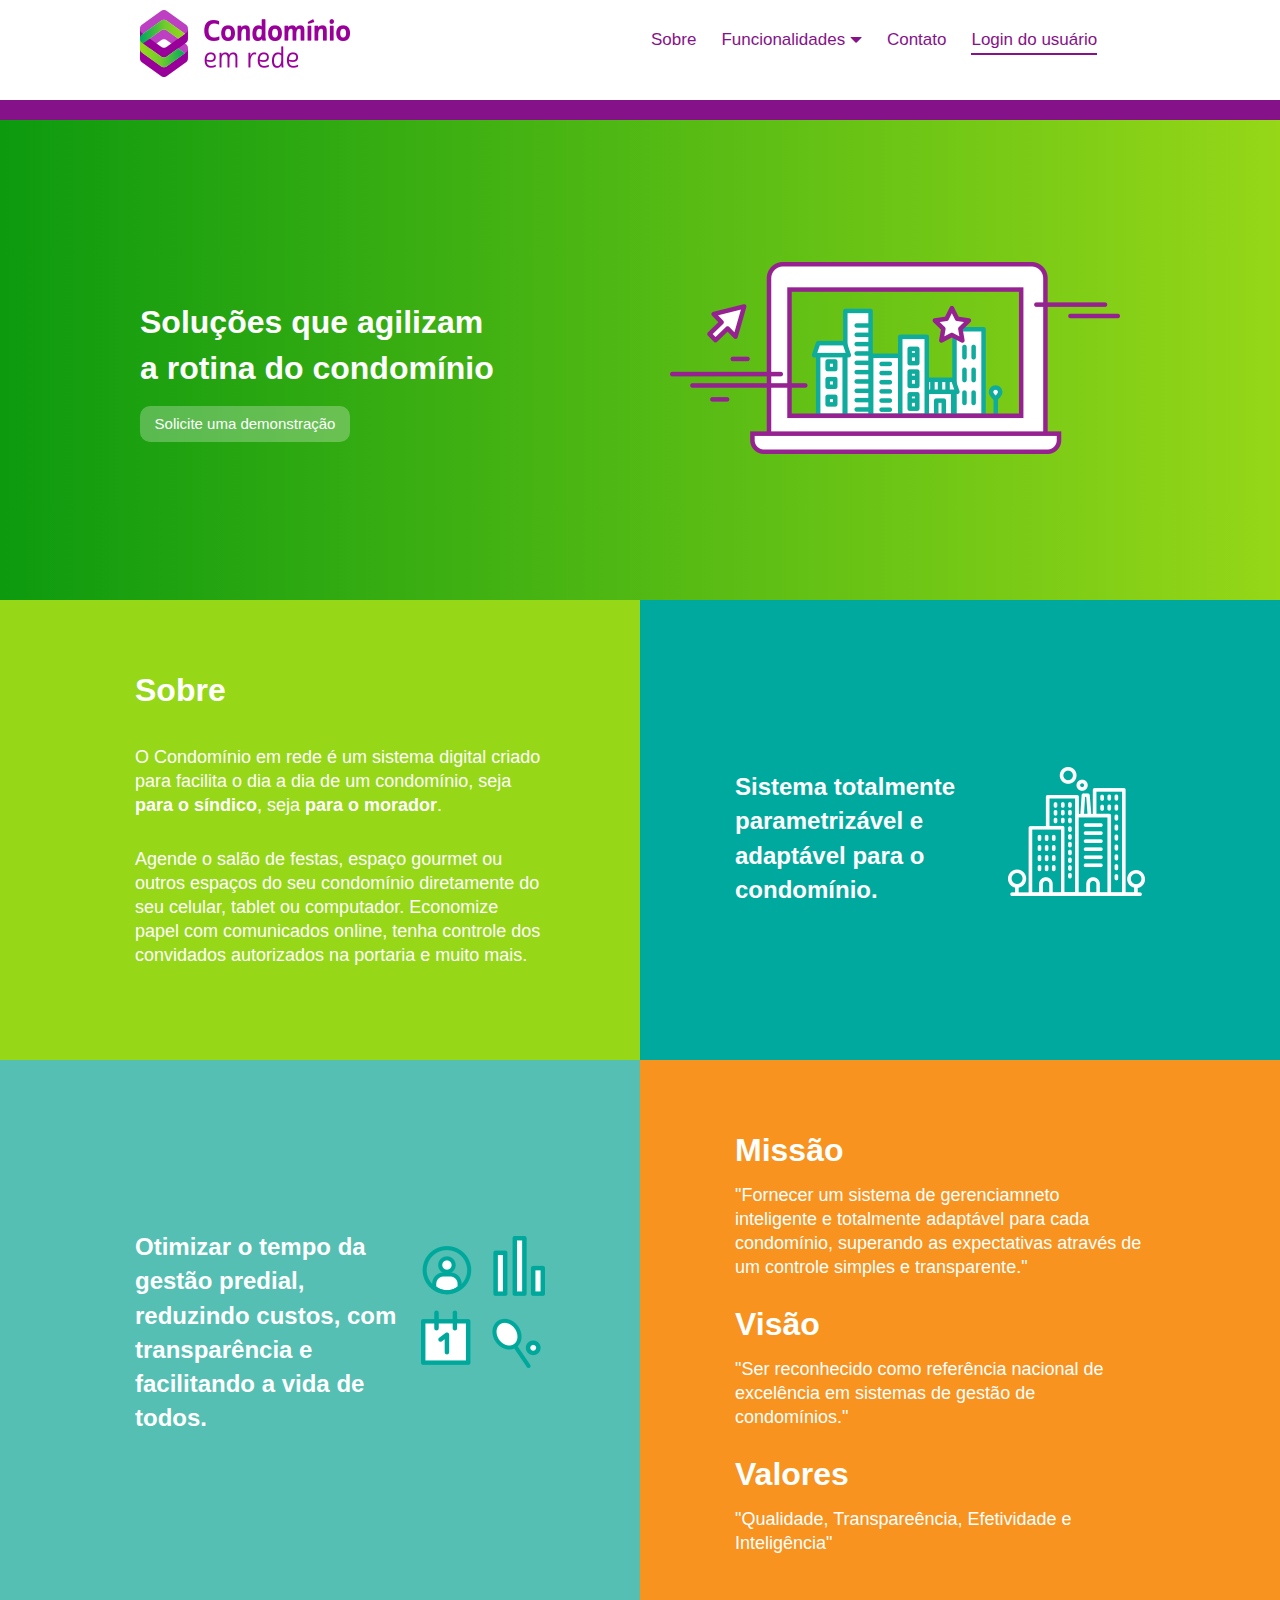
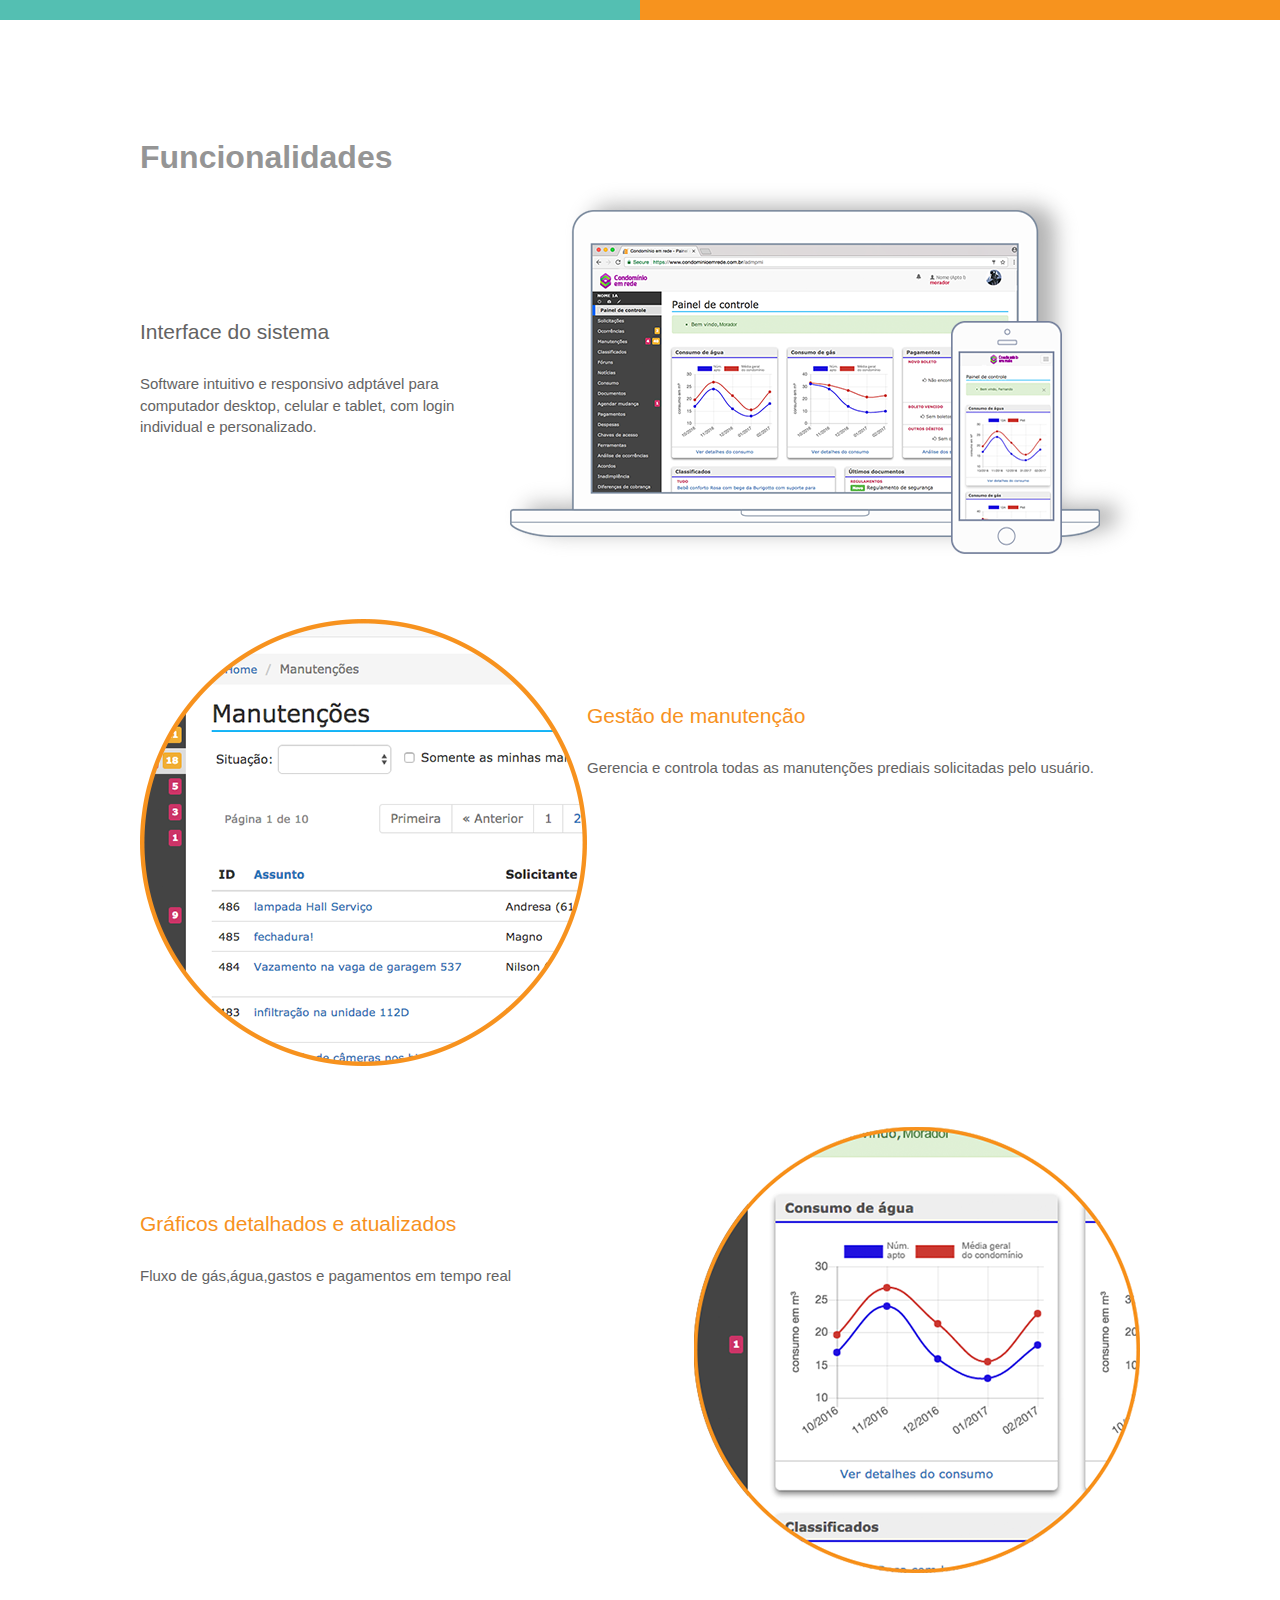
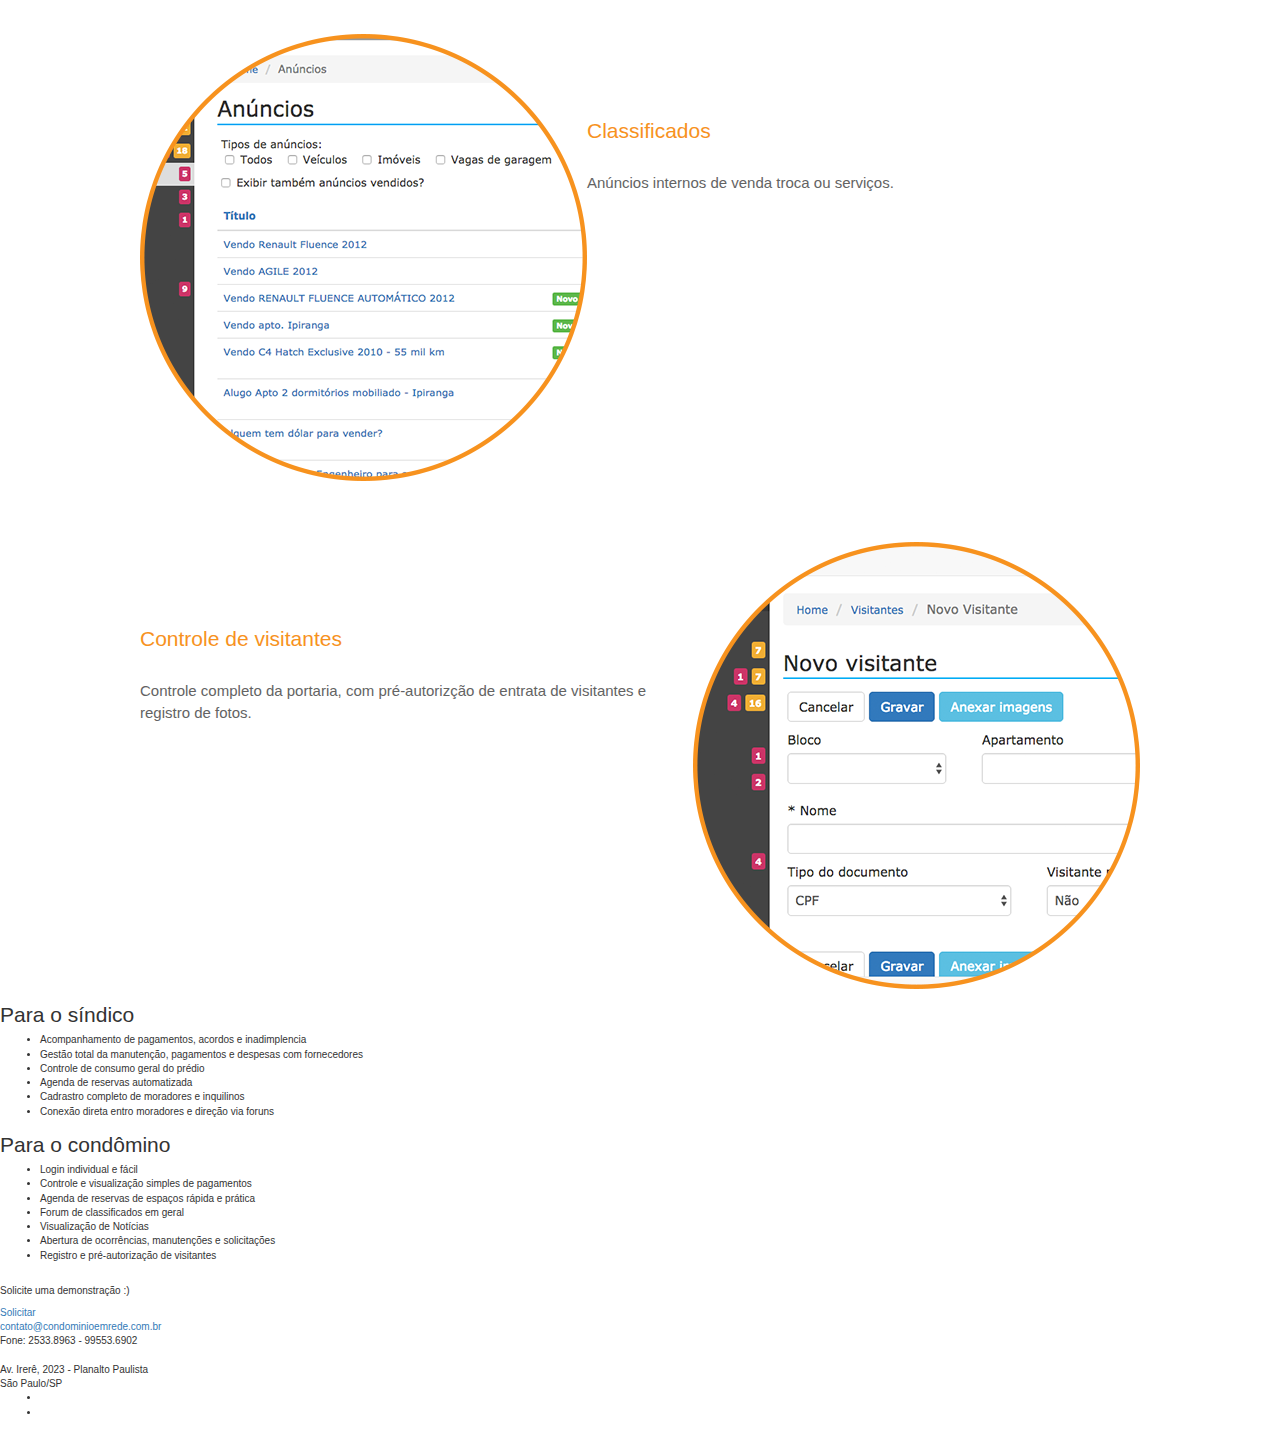
==== NMX/index.html @ 77cd7407 "Melhorias" ====
<!DOCTYPE html>
<html>
<head>
	<title>Condomínio em rede</title>
	<meta charset="utf-8">
	<meta http-equiv="Content-Type" content="text/html; charset=UTF-8">
	<meta name="viewport" content="width=device-width, initial-scale=1">
	<meta name="description" content="Condomínio em rede">
	<meta name="keywords" content="condomínio, automatização, gestão de condomínios">
	<link rel="stylesheet" href="./furniture/css/bootstrap.min.css">
	<link rel="stylesheet" href="./furniture/css/common.css">
</head>
<body>
	<header>
		<div class="container">
			<div class="row">
				<div class="col-xs-3">
					<i class="logo"></i>
				</div>
				<div class="col-xs-6 col-xs-offset-3">
					<nav class="">
						<ul>
							<li><a href="#sobre">Sobre</a></li>
							<li><a href="#funcionalidades">Funcionalidades <span class="glyphicon glyphicon-triangle-bottom" aria-hidden="true"></span></a> 
								<div><span class="glyphicon glyphicon-triangle-top" aria-hidden="true"></span>
									<ul>
										<li><a href="#funcionalidades">Funcionalidades</a></li>
										<li><a href="#funcionalidades-sindico">Para o síndico</a></li>
										<li><a href="#funcionalidades-condomino">Para o condômino</a></li>
									</ul>
								</div>
							</li>
							<li><a href="#contato">Contato</a></li>
							<li class="underline"><a href="./login">Login do usuário</a></li>
						</ul>   
					</nav>
				</div>
			</div>
		</div>
	</header>

	<div id="rotate">
		<div class="container">
			<p>Soluções que agilizam a rotina do condomínio</p>
			<a class="btn" href="">Solicite uma demonstração</a>
			<img src="./furniture/images/ilst-rotate-painel_1.png" alt=""> 
		</div>
	</div>

	<div class="mosaic green">
		<div class="mosaicContent">
			<h2>Sobre</h2>
			<p>O Condomínio em rede é um sistema digital criado para facilita o dia a dia de um condomínio, seja <strong>para o síndico</strong>, seja <strong>para o morador</strong>.</p>
			<p>Agende o salão de festas, espaço gourmet ou outros espaços do seu condomínio diretamente do seu celular, tablet ou computador. Economize papel com comunicados online, tenha controle dos convidados autorizados na portaria e muito mais.</p>
		</div>
	</div>
	<div class="mosaic blue">
		<figure class="mosaicContent">
			<figcaption>Sistema totalmente parametrizável e adaptável para o condomínio.</figcaption>
			<img src="./furniture/images/ilst-sobre-condominio.png" alt="">
		</figure>
	</div>
	<div class="mosaic cyan">
		<figure class="mosaicContent">
			<figcaption>Otimizar o tempo da gestão predial, reduzindo custos, com transparência e facilitando a vida de todos.
			</figcaption>
			<img src="./furniture/images/ilst-sobre-icones.png" alt="">
		</figure>
	</div>
	<div class="mosaic orange">
		<div class="mosaicContent">
			<h2>Missão</h2>
			<p>"Fornecer um sistema de gerenciamneto inteligente e totalmente adaptável para cada condomínio, superando as expectativas através de um controle simples e transparente."</p>
			<h2>Visão</h2>
			<p>"Ser reconhecido como referência nacional de excelência em sistemas de gestão de condomínios."</p>
			<h2>Valores</h2>
			<p>"Qualidade, Transpareência, Efetividade e Inteligência"</p>
		</div>
	</div>
	<div id="features">
		<div class="container">
			<h2>Funcionalidades</h2>
			<img src="./furniture/images/ilst-funcionalidades-interface.png" alt="" align="right">
			<h3>Interface do sistema</h3>
			<p>Software intuitivo e responsivo adptável para computador desktop, celular e tablet, com login individual e personalizado.</p>
			<hr>
			<img src="./furniture/images/ilst-funcionalidades-manutencoes.png" alt="" align="left">
			<h3 class="orange">Gestão de manutenção</h3>
			<p>Gerencia e controla todas as manutenções prediais solicitadas pelo usuário.</p>
			<hr>
			<img src="./furniture/images/ilst-funcionalidades-graficos.png" alt="" align="right">
			<h3 class="orange">Gráficos detalhados e atualizados</h3>
			<p>Fluxo de gás,água,gastos e pagamentos em tempo real</p>
			<hr>
			<img src="./furniture/images/ilst-funcionalidades-anuncios.png" alt="" align="left">
			<h3 class="orange">Classificados</h3>
			<p>Anúncios internos de venda troca ou serviços.</p>
			<hr>
			<img src="./furniture/images/ilst-funcionalidades-visitantes.png" alt="" align="right">
			<h3 class="orange">Controle de visitantes</h3>
			<p>Controle completo da portaria, com pré-autorizção de entrata de visitantes e registro de fotos.</p>
		</div>
	</div>

	<div class="list purple">
		<h2>Para o síndico</h2>
		<ul>
			<li>Acompanhamento de pagamentos, acordos e inadimplencia</li>
			<li>Gestão total da manutenção, pagamentos e despesas com fornecedores</li>
			<li>Controle de consumo geral do prédio</li>
			<li>Agenda de reservas automatizada</li>
			<li>Cadrastro completo de moradores e inquilinos</li>
			<li>Conexão direta entro moradores e direção via foruns</li>
		</ul>
	</div>
	
	<div class="list acqua">
		<h2>Para o condômino</h2>
			<ul>
				<li>Login individual e fácil</li>
				<li>Controle e visualização simples de pagamentos</li>
				<li>Agenda de reservas de espaços rápida e prática</li>
				<li>Forum de classificados em geral</li>
				<li>Visualização de Notícias</li>
				<li>Abertura de ocorrências, manutenções e solicitações</li>
				<li>Registro e pré-autorização de visitantes</li>
			</ul>
	</div>

	<div class="demo">
		<img src="">
		<p>Solicite uma demonstração :)</p>
		<a href="">Solicitar</a>
	</div>
	
	<footer>
		<div class="logo"></div>
		<address>
			<a href="mailto:contato@condominioemrede.com.br">contato@condominioemrede.com.br</a><br>
			Fone: 2533.8963 - 99553.6902<br>
			<br>
			Av. Irerê, 2023 - Planalto Paulista<br>
			São Paulo/SP

			<nav>
				<ul>
					<li><a href=""><i class="facebook"></i></a></li>
					<li><a href=""><i class="skype"></i></a></li>
				</ul>
			</nav>
		</address>
	</footer>
</body>
</html>
---- NMX/furniture/css/common.css ----
body { margin: 1em auto; width: 100%; }

header { border-bottom: solid 2em #861289; padding-bottom: 2em; }
header i.logo { display: block; width: 21em; height: 7em; background-image: url(./../images/lgo-condominio_em_rede.png); background-repeat: no-repeat; }
header nav { font: 1.7em verdana, sans-serif; }
header nav .glyphicon { font-size: 1.2rem; }
header nav a { color: #861289; text-decoration: none; }
header nav a:hover { text-decoration: none; }
header nav > ul { position: absolute; top: 2rem; }
header nav ul { padding: 0; list-style: none; }
header nav ul li { display: block; float: left; position: relative; margin-left: 2.5rem; padding-bottom: 0.3rem; }
header nav ul li:first-child { margin-left: 0; }
header nav > ul > li:hover > a { color: #97d819; }
header nav ul li.underline { border-bottom: solid 2px #861289; }
header nav ul li.underline:hover { border-bottom-color: #97d819; }

header nav ul div { display: none; position: relative; top: 2rem; }
header nav ul li:hover div { display: block; }
header nav ul div .glyphicon { display: block; float: right; position: relative; top: -0.9rem; color: #96d718; }
header nav ul div ul { font-size: 1.1rem; padding: 1.2rem; border-top: solid 5px #96d718; box-shadow: 0 0 1rem #999999; width: 100%; background: #ffffff; }
header nav ul li li { display: block; float: none; clear: both; position: relative; margin: 0; padding: 0.8rem 0; border-bottom: solid 1px #959595; }
header nav ul li li:last-child { border-bottom: none; }
header nav ul li li a { color: #959595; }

#rotate { height: 48rem; background: linear-gradient(90deg, #0d9a0f, #96d718) }
#rotate p { position: relative; top: 18rem; width: 36rem; margin-bottom: 1.5rem; font-size: 3.2rem; font-weight: bold; color: #ffffff; }
#rotate a.btn { position: relative; top: 18rem; width: 21rem; }
#rotate img { position: relative; float: right; right: 2rem; }

.mosaic { display: block; float: left; width: 50%; position: relative; }
.mosaic .mosaicContent { width: 41rem; }
.mosaic h2 { margin: 0 0 4rem; font-size: 3.2rem; line-height: 3rem; font-weight: bold; color: #ffffff; }
.mosaic p { margin-bottom: 3rem; font-size: 1.8rem; line-height: 2.4rem; color: #ffffff; }
.mosaic figcaption { position: relative; top: 17rem; font-size: 2.4rem; font-weight: bold; color: #ffffff; }
.mosaic img { position: relative; float: right; }

.mosaic:nth-child(1n+0) .mosaicContent { position: absolute; right: 9.5rem; }
.mosaic:nth-child(2n+0) .mosaicContent { position: absolute; left: 9.5rem; }
.mosaic.green { background-color: #96d718; height: 46rem; padding-top: 7.5rem; }
.mosaic.blue { background-color: #00a99d; height: 46rem; }
.mosaic.cyan { background-color: #54bfb2; height: 56rem; }
.mosaic.orange { background-color: #f7931e; height: 56rem; padding-top: 7.5rem;}

.mosaic.blue figcaption { width: 23rem; }
.mosaic.blue img { top: 3rem; }
.mosaic.cyan figcaption { width: 28rem; }
.mosaic.cyan img { top: -3rem; }
.mosaic.orange h2 { margin-bottom: 1.8rem; }

#features { clear: both; }
#features h2 { margin-top: 12rem; font-size: 3.2rem; font-weight: bold; color: #959595; }
#features h3 { margin: 14.5rem 0 3rem; font-size: 2.1rem; color: #636363; }
#features hr { clear: both; visibility: hidden; margin-bottom: 6rem; }
#features p { font-size: 1.5rem; color: #636363; }

#features h3.orange { color: #f7921e; }

a.btn { display: block; border-radius: 10px; background-color: rgba(255, 255, 255, 0.27); font-size: 1.5rem; color: #ffffff; }
a.btn:hover { color: #ffffff; text-decoration: none }
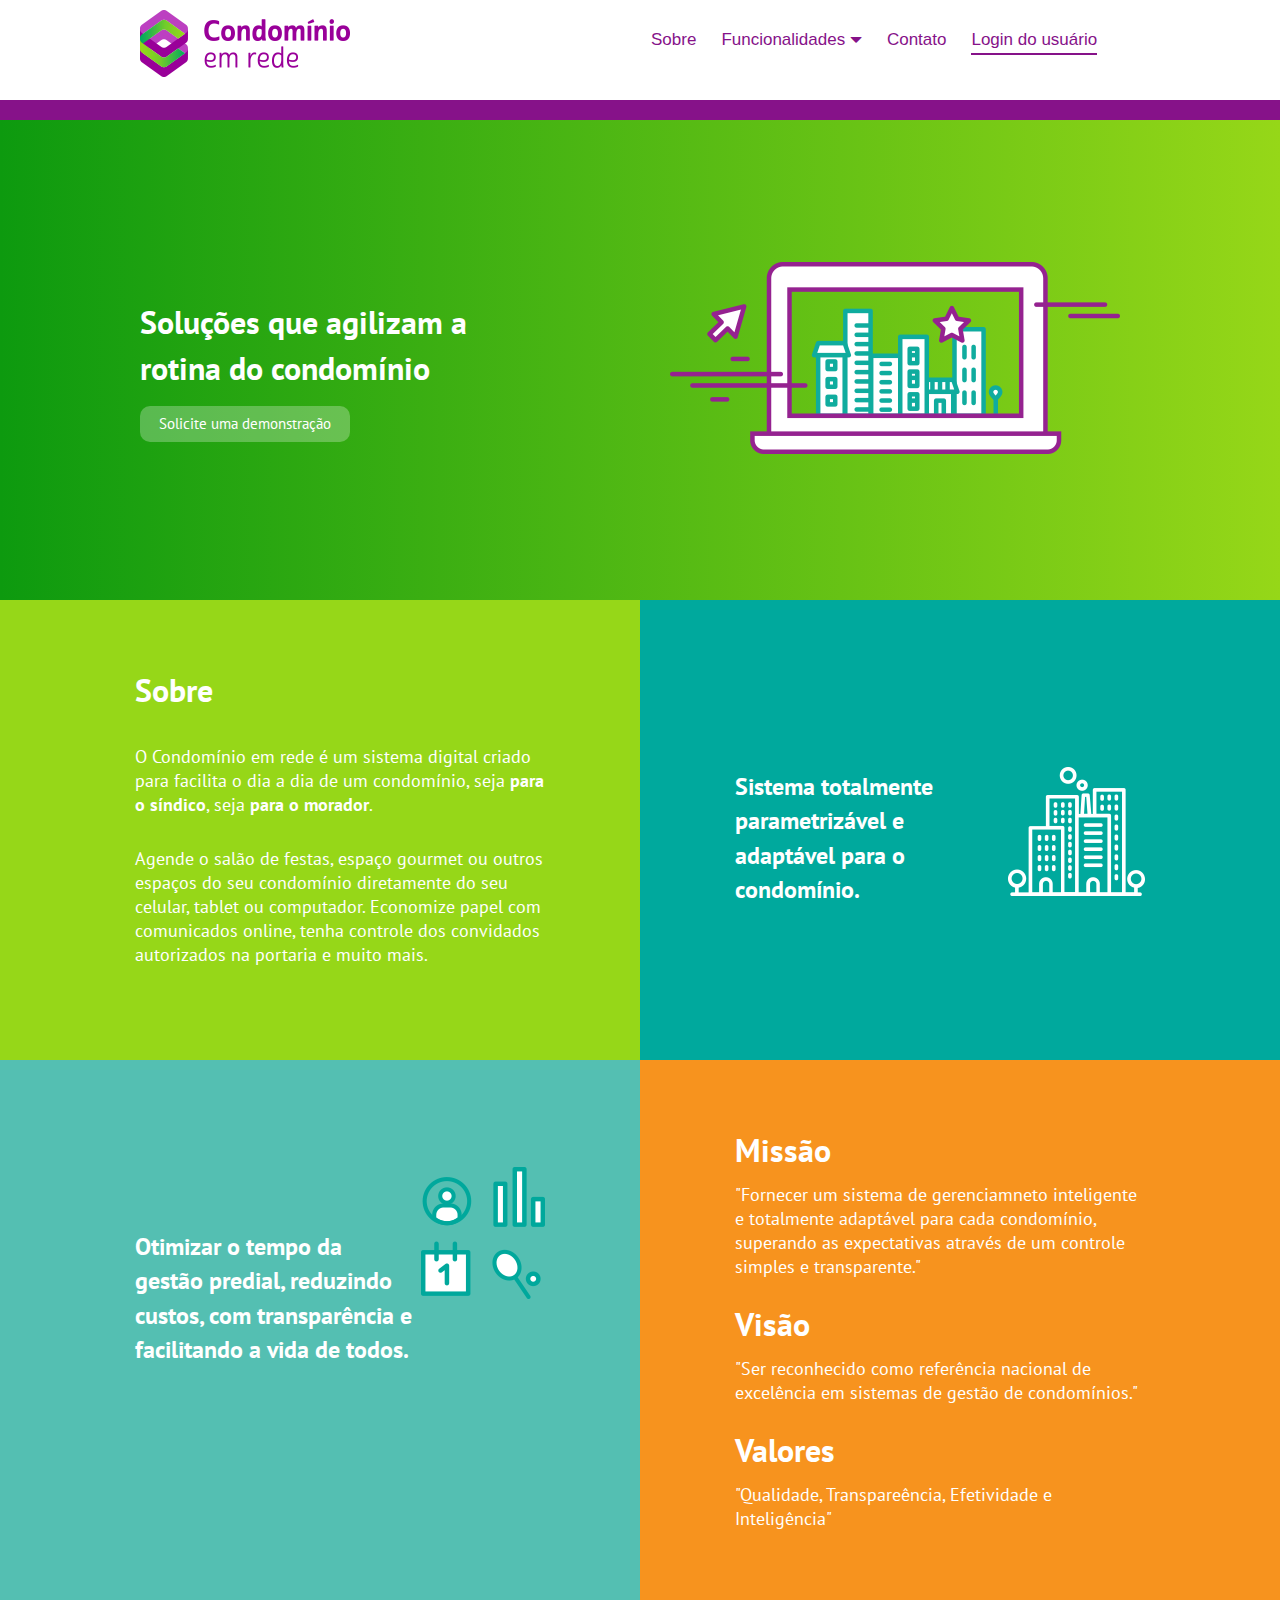
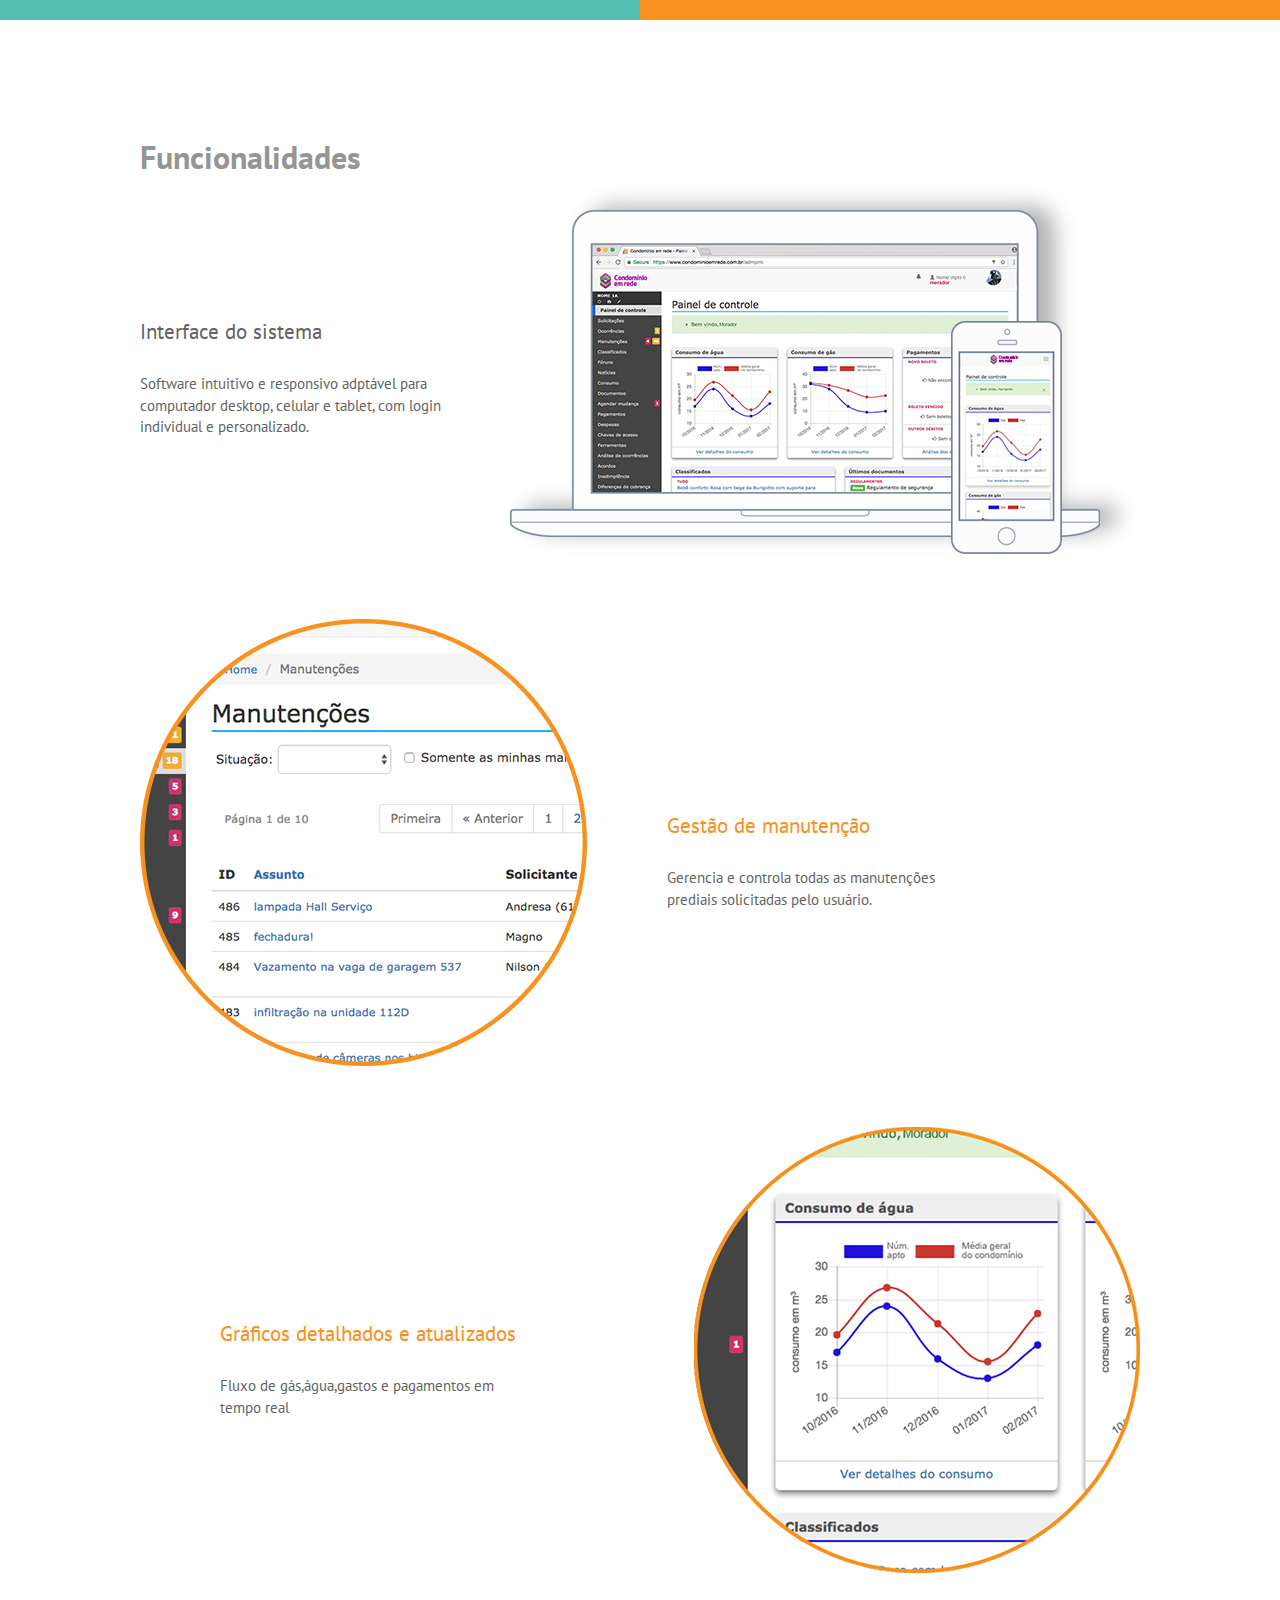
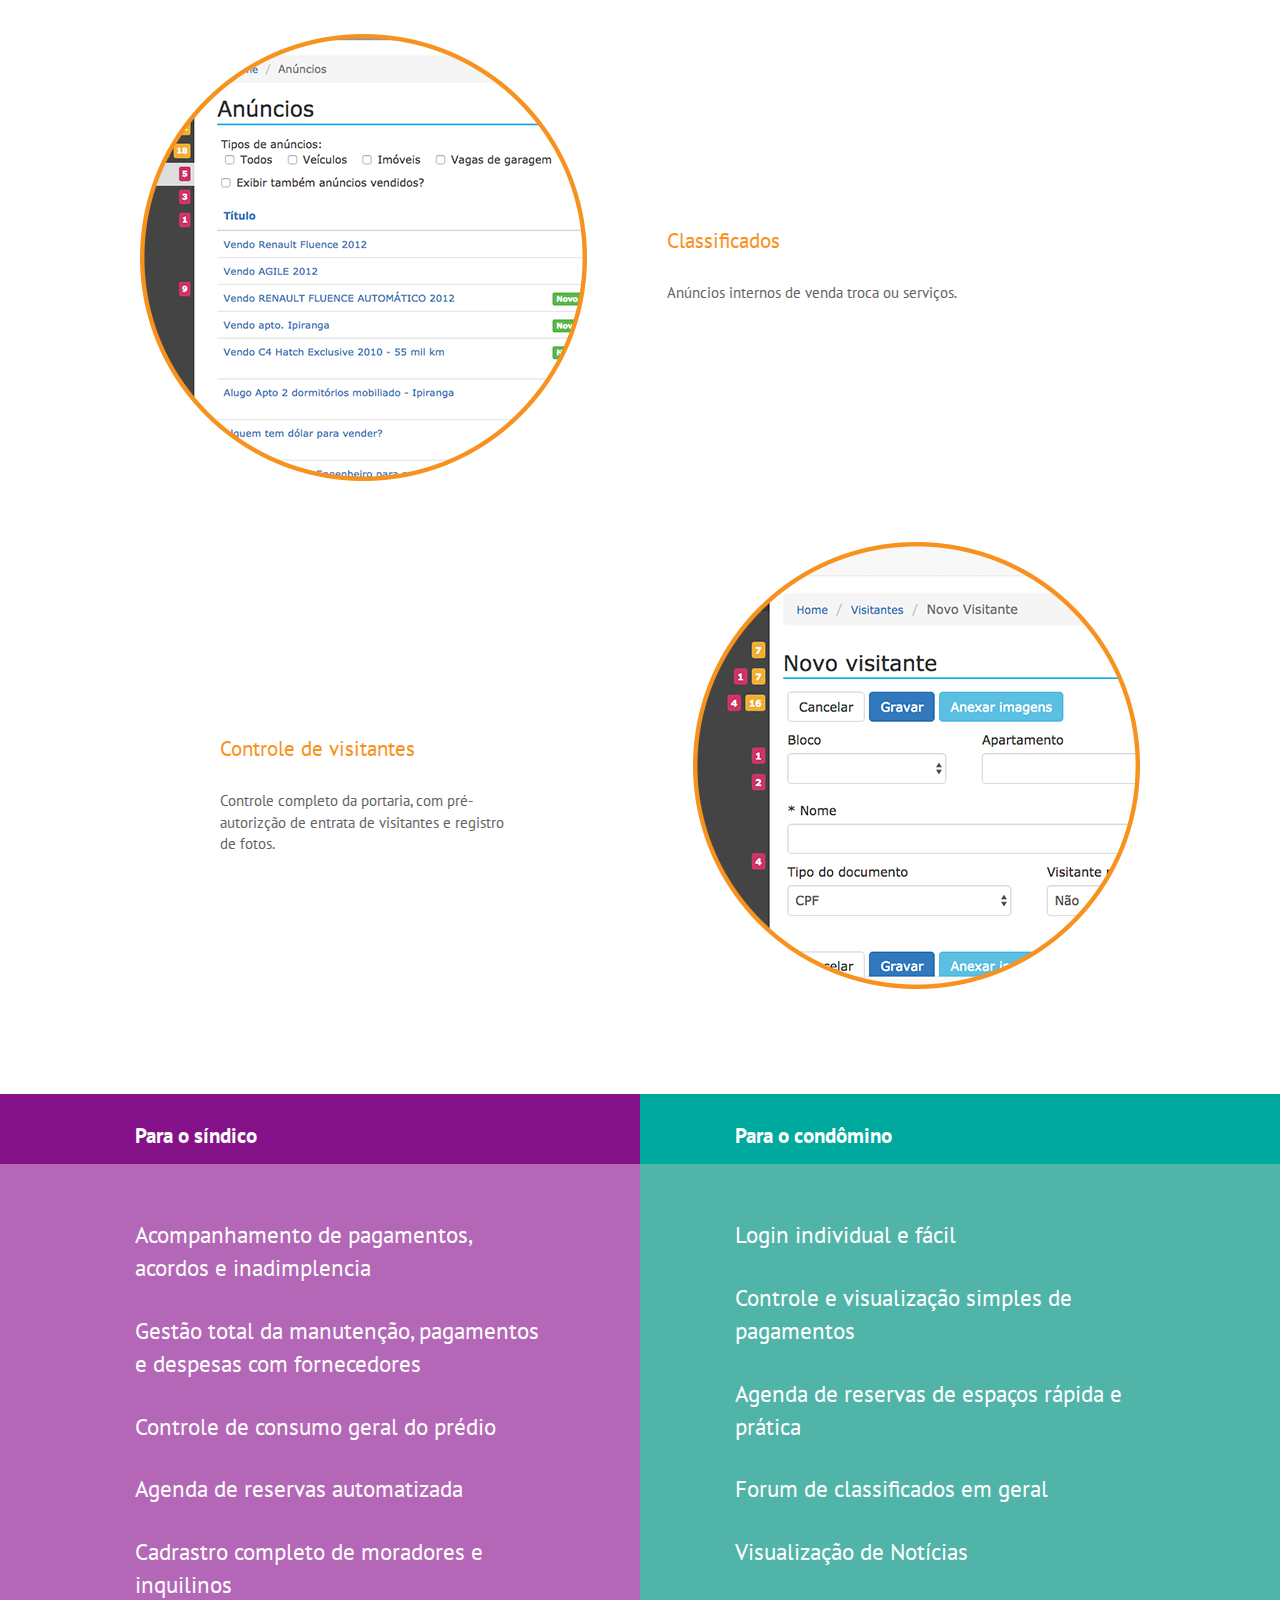
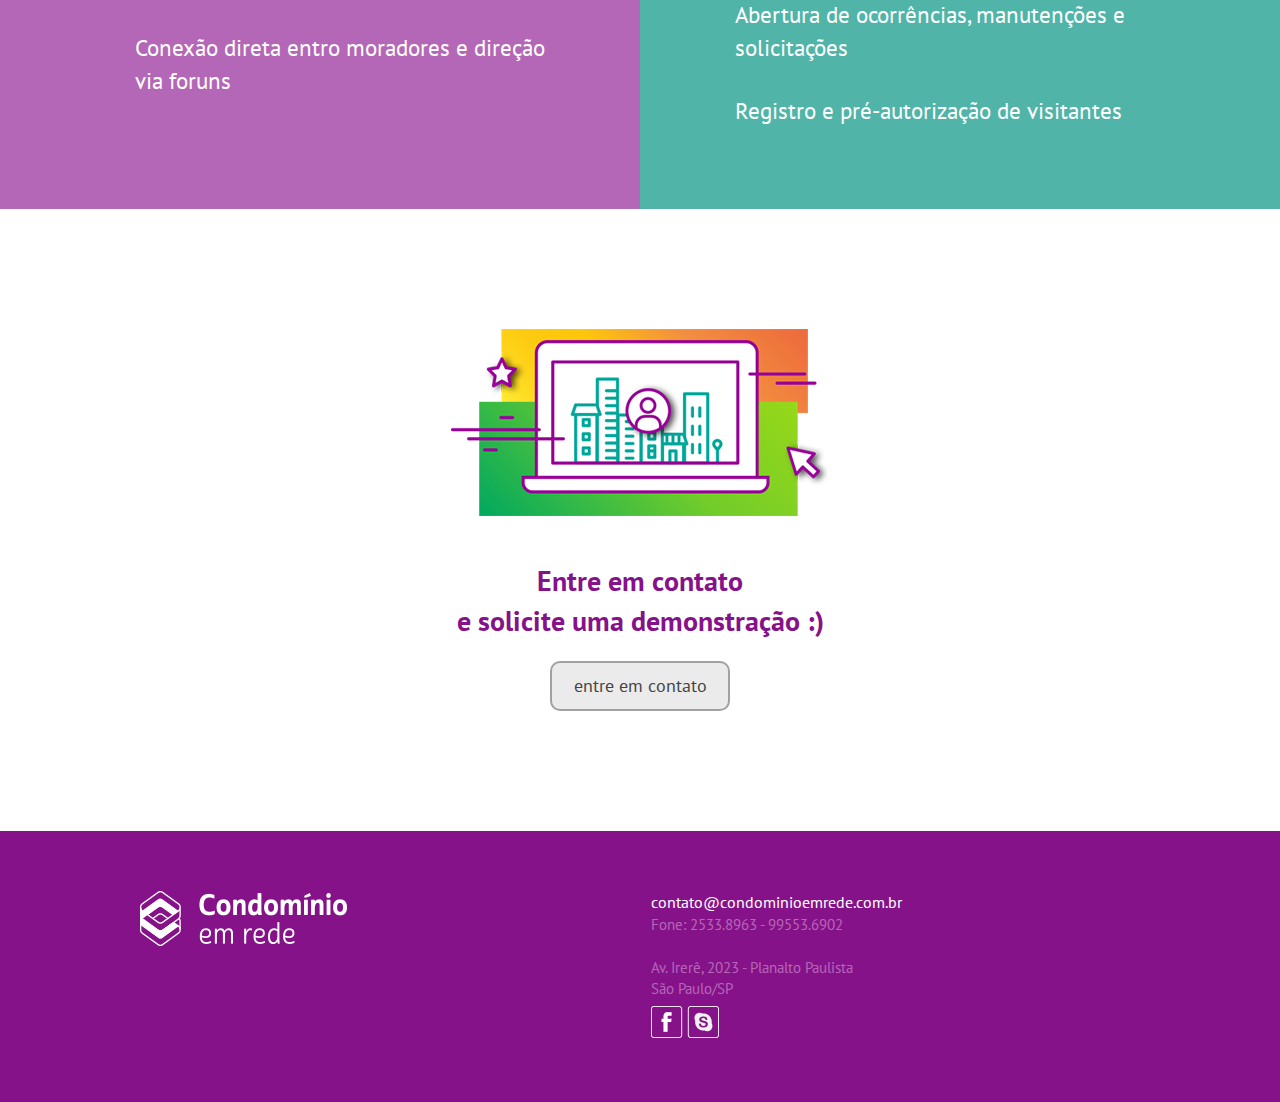
==== commit d1e89cd3: "versão 1.0" ====
--- a/NMX/index.html
+++ b/NMX/index.html
@@ -8,6 +8,7 @@
 	<meta name="description" content="Condomínio em rede">
 	<meta name="keywords" content="condomínio, automatização, gestão de condomínios">
 	<link rel="stylesheet" href="./furniture/css/bootstrap.min.css">
+	<link href="https://fonts.googleapis.com/css?family=PT+Sans:400,700" rel="stylesheet"> 
 	<link rel="stylesheet" href="./furniture/css/common.css">
 </head>
 <body>
@@ -49,7 +50,7 @@
 
 	<div class="mosaic green">
 		<div class="mosaicContent">
-			<h2>Sobre</h2>
+			<a name="sobre"><h2>Sobre</h2></a>
 			<p>O Condomínio em rede é um sistema digital criado para facilita o dia a dia de um condomínio, seja <strong>para o síndico</strong>, seja <strong>para o morador</strong>.</p>
 			<p>Agende o salão de festas, espaço gourmet ou outros espaços do seu condomínio diretamente do seu celular, tablet ou computador. Economize papel com comunicados online, tenha controle dos convidados autorizados na portaria e muito mais.</p>
 		</div>
@@ -79,43 +80,58 @@
 	</div>
 	<div id="features">
 		<div class="container">
-			<h2>Funcionalidades</h2>
+			<a name="funcionalidades"><h2>Funcionalidades</h2></a>
 			<img src="./furniture/images/ilst-funcionalidades-interface.png" alt="" align="right">
 			<h3>Interface do sistema</h3>
 			<p>Software intuitivo e responsivo adptável para computador desktop, celular e tablet, com login individual e personalizado.</p>
 			<hr>
 			<img src="./furniture/images/ilst-funcionalidades-manutencoes.png" alt="" align="left">
-			<h3 class="orange">Gestão de manutenção</h3>
-			<p>Gerencia e controla todas as manutenções prediais solicitadas pelo usuário.</p>
+			<div class="text">
+				<h3 class="orange">Gestão de manutenção</h3>
+				<p>Gerencia e controla todas as manutenções prediais solicitadas pelo usuário.</p>
+			</div>
 			<hr>
 			<img src="./furniture/images/ilst-funcionalidades-graficos.png" alt="" align="right">
-			<h3 class="orange">Gráficos detalhados e atualizados</h3>
-			<p>Fluxo de gás,água,gastos e pagamentos em tempo real</p>
+			<div class="text">
+				<h3 class="orange">Gráficos detalhados e atualizados</h3>
+				<p>Fluxo de gás,água,gastos e pagamentos em tempo real</p>
+			</div>
 			<hr>
 			<img src="./furniture/images/ilst-funcionalidades-anuncios.png" alt="" align="left">
-			<h3 class="orange">Classificados</h3>
-			<p>Anúncios internos de venda troca ou serviços.</p>
+			<div class="text">
+				<h3 class="orange">Classificados</h3>
+				<p>Anúncios internos de venda troca ou serviços.</p>
+			</div>
 			<hr>
 			<img src="./furniture/images/ilst-funcionalidades-visitantes.png" alt="" align="right">
-			<h3 class="orange">Controle de visitantes</h3>
-			<p>Controle completo da portaria, com pré-autorizção de entrata de visitantes e registro de fotos.</p>
+			<div class="text">
+				<h3 class="orange">Controle de visitantes</h3>
+				<p>Controle completo da portaria, com pré-autorizção de entrata de visitantes e registro de fotos.</p>
+			</div>
 		</div>
 	</div>
 
 	<div class="list purple">
-		<h2>Para o síndico</h2>
-		<ul>
-			<li>Acompanhamento de pagamentos, acordos e inadimplencia</li>
-			<li>Gestão total da manutenção, pagamentos e despesas com fornecedores</li>
-			<li>Controle de consumo geral do prédio</li>
-			<li>Agenda de reservas automatizada</li>
-			<li>Cadrastro completo de moradores e inquilinos</li>
-			<li>Conexão direta entro moradores e direção via foruns</li>
-		</ul>
+		<div class="header">
+			<a name="funcionalidades-sindico"><h2>Para o síndico</h2></a>
+		</div>
+		<div class="content">
+			<ul>
+				<li>Acompanhamento de pagamentos, acordos e inadimplencia</li>
+				<li>Gestão total da manutenção, pagamentos e despesas com fornecedores</li>
+				<li>Controle de consumo geral do prédio</li>
+				<li>Agenda de reservas automatizada</li>
+				<li>Cadrastro completo de moradores e inquilinos</li>
+				<li>Conexão direta entro moradores e direção via foruns</li>
+			</ul>
+		</div>
 	</div>
 	
 	<div class="list acqua">
-		<h2>Para o condômino</h2>
+		<div class="header">
+			<a name="funcionalidades-condomino"><h2>Para o condômino</h2></a>
+		</div>
+		<div class="content">
 			<ul>
 				<li>Login individual e fácil</li>
 				<li>Controle e visualização simples de pagamentos</li>
@@ -125,30 +141,48 @@
 				<li>Abertura de ocorrências, manutenções e solicitações</li>
 				<li>Registro e pré-autorização de visitantes</li>
 			</ul>
+		</div>
 	</div>
 
-	<div class="demo">
-		<img src="">
-		<p>Solicite uma demonstração :)</p>
-		<a href="">Solicitar</a>
+	<div id="demo">
+		<div class="container">
+			<div class="row">
+				<div class="col-xs-12">
+					<a name="contato"><img src="furniture/images/ilst-contato.png"></a>
+					<p>
+						Entre em contato<br>e solicite uma demonstração :)
+					</p>
+					<div class="button"><a href="">entre em contato</a></div>
+				</div>
+			</div>
+		</div>
 	</div>
 	
 	<footer>
-		<div class="logo"></div>
-		<address>
-			<a href="mailto:contato@condominioemrede.com.br">contato@condominioemrede.com.br</a><br>
-			Fone: 2533.8963 - 99553.6902<br>
-			<br>
-			Av. Irerê, 2023 - Planalto Paulista<br>
-			São Paulo/SP
+		<div class="container">
+			<div class="row">
+				<div class="col-xs-3">
+					<i class="logo"></i>
+				</div>
 
-			<nav>
-				<ul>
-					<li><a href=""><i class="facebook"></i></a></li>
-					<li><a href=""><i class="skype"></i></a></li>
-				</ul>
-			</nav>
-		</address>
+				<div class="col-xs-6 col-xs-offset-3">
+					<address>
+						<a href="mailto:contato@condominioemrede.com.br">contato@condominioemrede.com.br</a><br>
+						Fone: 2533.8963 - 99553.6902<br>
+						<br>
+						Av. Irerê, 2023 - Planalto Paulista<br>
+						São Paulo/SP
+
+						<nav>
+							<ul>
+								<li><a href=""><i class="facebook"></i></a></li>
+								<li><a href=""><i class="skype"></i></a></li>
+							</ul>
+						</nav>
+					</address>
+				</div>
+			</div>
+		</div>
 	</footer>
 </body>
 </html>
--- a/NMX/furniture/css/common.css
+++ b/NMX/furniture/css/common.css
@@ -1,4 +1,4 @@
-body { margin: 1em auto; width: 100%; }
+body { margin: 1em auto 0; width: 100%; font-family: 'PT Sans', sans-serif; }
 
 header { border-bottom: solid 2em #861289; padding-bottom: 2em; }
 header i.logo { display: block; width: 21em; height: 7em; background-image: url(./../images/lgo-condominio_em_rede.png); background-repeat: no-repeat; }
@@ -50,10 +50,43 @@
 #features { clear: both; }
 #features h2 { margin-top: 12rem; font-size: 3.2rem; font-weight: bold; color: #959595; }
 #features h3 { margin: 14.5rem 0 3rem; font-size: 2.1rem; color: #636363; }
+#features .text { float: left; position: relative; top: 5rem; left: 8rem; width: 30%; }
 #features hr { clear: both; visibility: hidden; margin-bottom: 6rem; }
 #features p { font-size: 1.5rem; color: #636363; }
 
 #features h3.orange { color: #f7921e; }
 
+.list { margin-top: 10.5rem; width: 50%; float: left; position: relative; }
+.list .header { margin: 0; padding: 3rem 0; height: 7rem; }
+.list .header h2 { margin: 0; width: 41rem; font-size: 2.1rem; font-weight: bold; color: #ffffff; }
+.list ul { margin: 0; padding: 5.5rem 0 0; height: 59rem; font-size: 2.3rem; color: #ffffff; list-style: none; }
+.list .content { height: 64.5rem; }
+.list ul li { width: 41rem; margin-bottom: 3rem; }
+
+.list.purple .header { background-color: #851288; }
+.list.purple .content { background-color: #b567b7; }
+.list.purple .header h2 { position: absolute; right: 9.5rem; }
+.list.purple .content ul { position: absolute; right: 9.5rem; }
+.list.acqua .header { background-color: #00a99d; }
+.list.acqua .content { background-color: #50b4a8; }
+.list.acqua .header h2 { position: absolute; left: 9.5rem; }
+.list.acqua .content ul { position: absolute; left: 9.5rem; }
+
+#demo { clear: both; text-align: center; padding: 12rem 0; }
+#demo p { margin-top: 4.5rem; font-size: 2.8rem; font-weight: bold; color: #861289; }
+#demo .button { margin: 2rem auto 0; width: 18rem; border: solid 2px #a1a1a1; border-radius: 1rem; background-color: #ebebeb; padding: 1rem 1.5rem; font-size: 1.8rem; }
+#demo .button a { color: #444444; text-decoration: none; }
+#demo .button a:hover { color: #444444; text-decoration: none; }
+
+footer { background-color: #861289; padding: 6rem 0; }
+footer address { font-size: 1.5rem; color: #b567b7; }
+footer address a { font-size: 1.6rem; color: #ffffff; text-decoration: none; }
+footer address a:hover { color: #ffffff; text-decoration: none; }
+footer i.logo { display: block; width: 21em; height: 7em; background-image: url(./../images/lgo-condominio_em_rede-branco.png); background-repeat: no-repeat; }
+footer ul { padding: 0; list-style: none; }
+footer ul li i { display: block; float: left; width: 36px; height: 36px; }
+i.facebook { background-image: url(./../images/lgo-facebook-branco.png); background-repeat: no-repeat; }
+i.skype { background-image: url(./../images/lgo-skype-branco.png); background-repeat: no-repeat; }
+
 a.btn { display: block; border-radius: 10px; background-color: rgba(255, 255, 255, 0.27); font-size: 1.5rem; color: #ffffff; }
 a.btn:hover { color: #ffffff; text-decoration: none }
